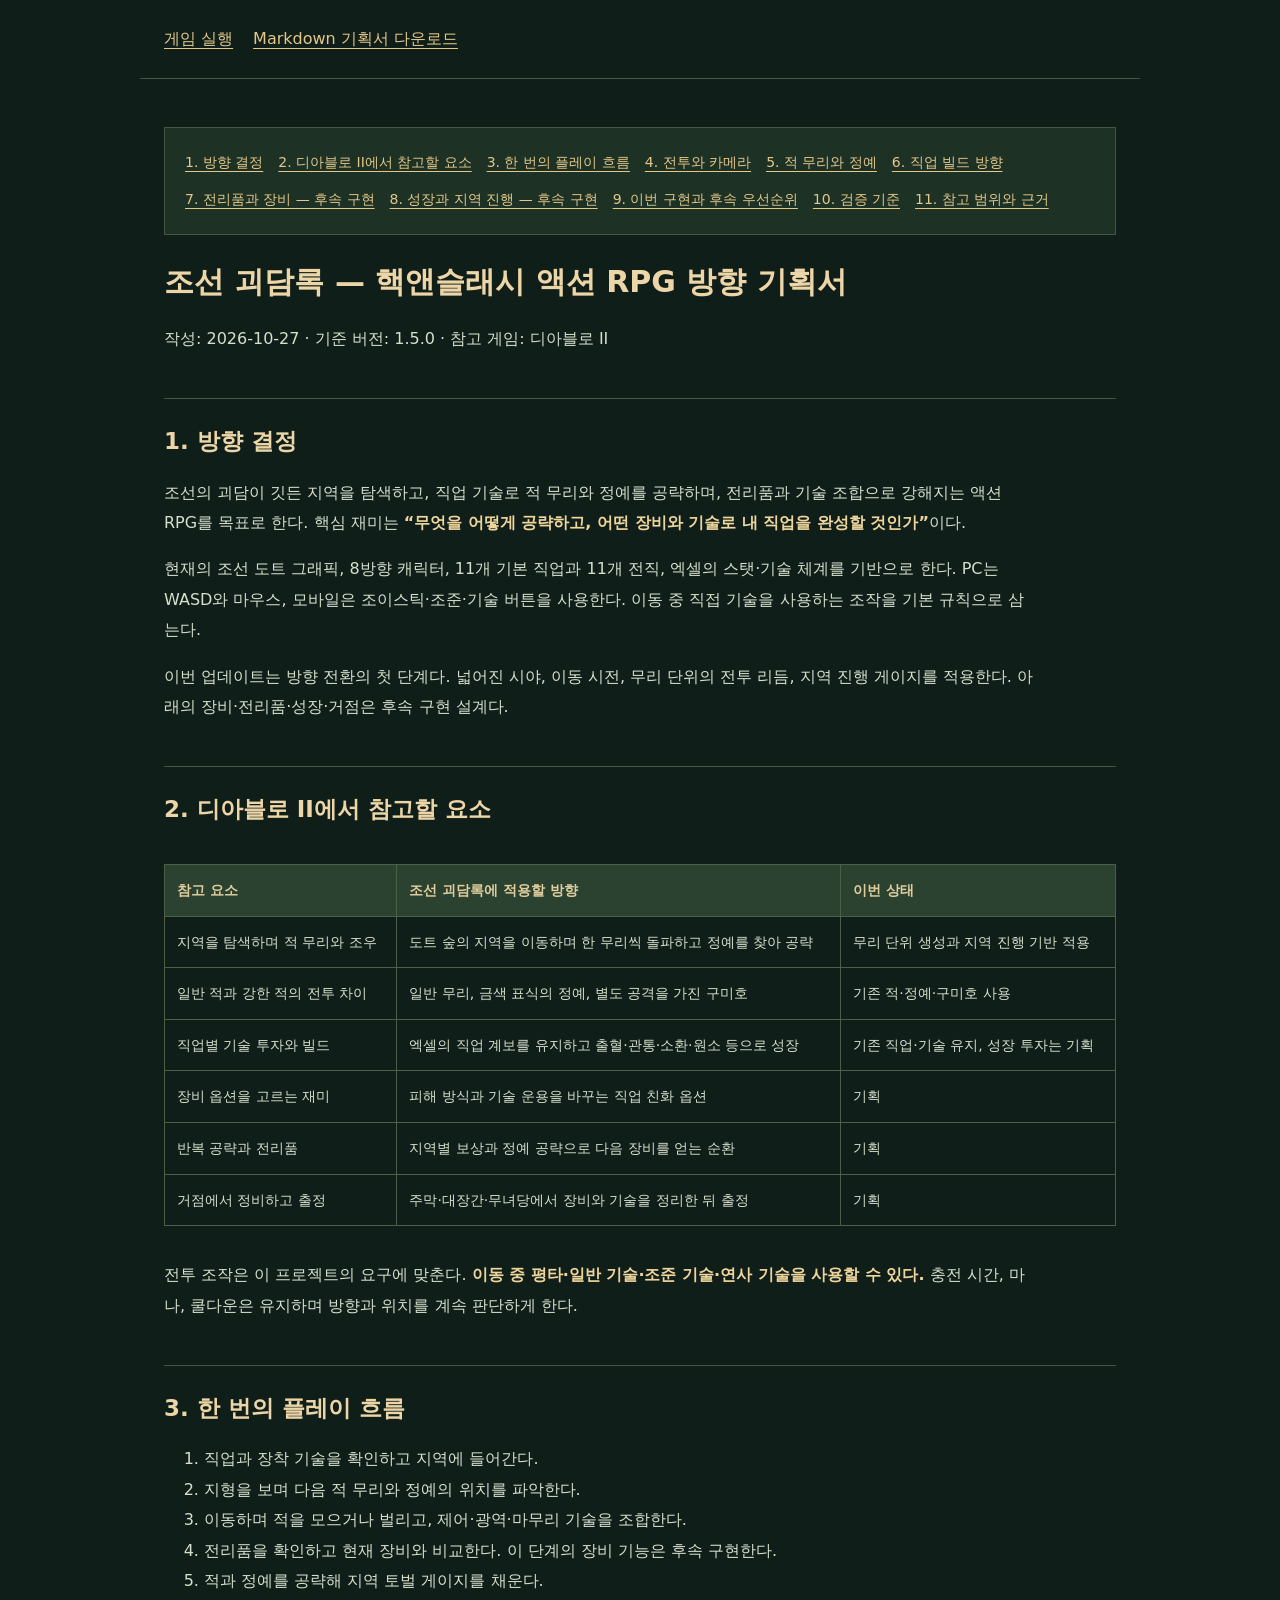
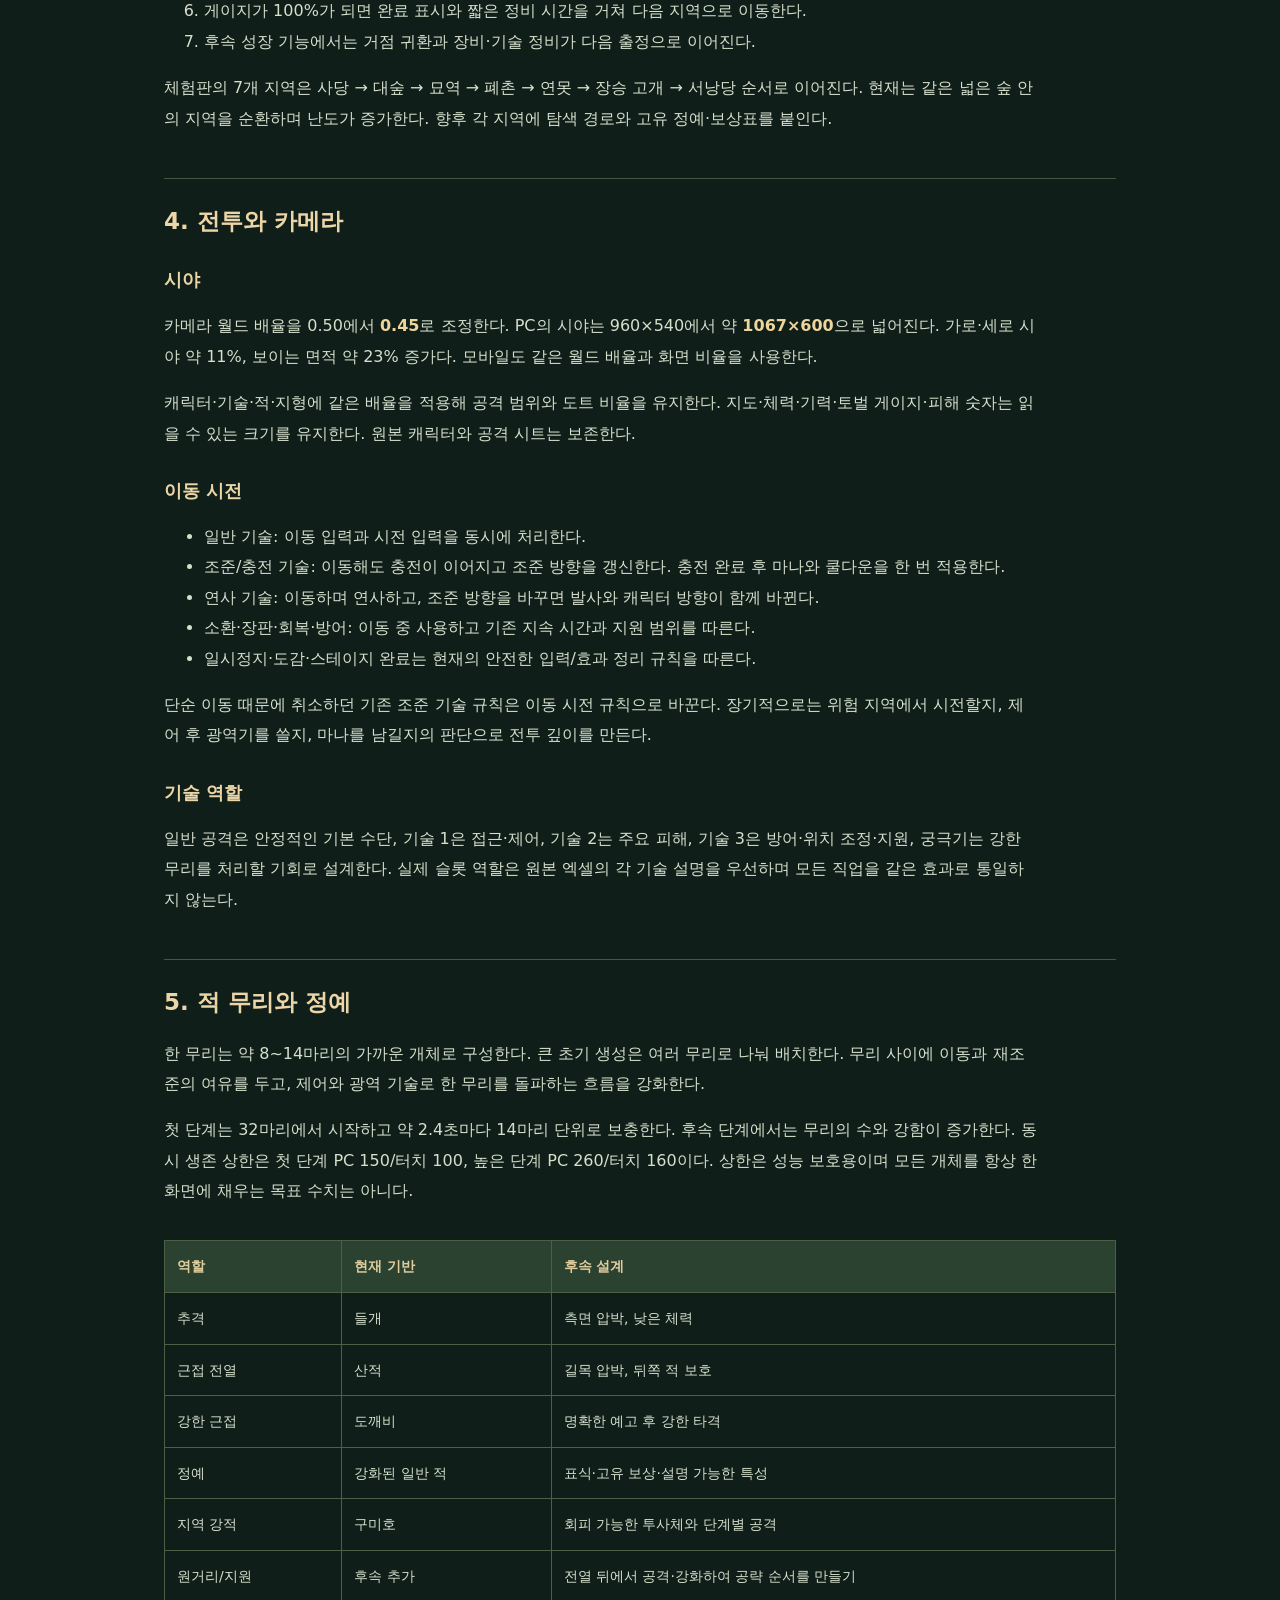
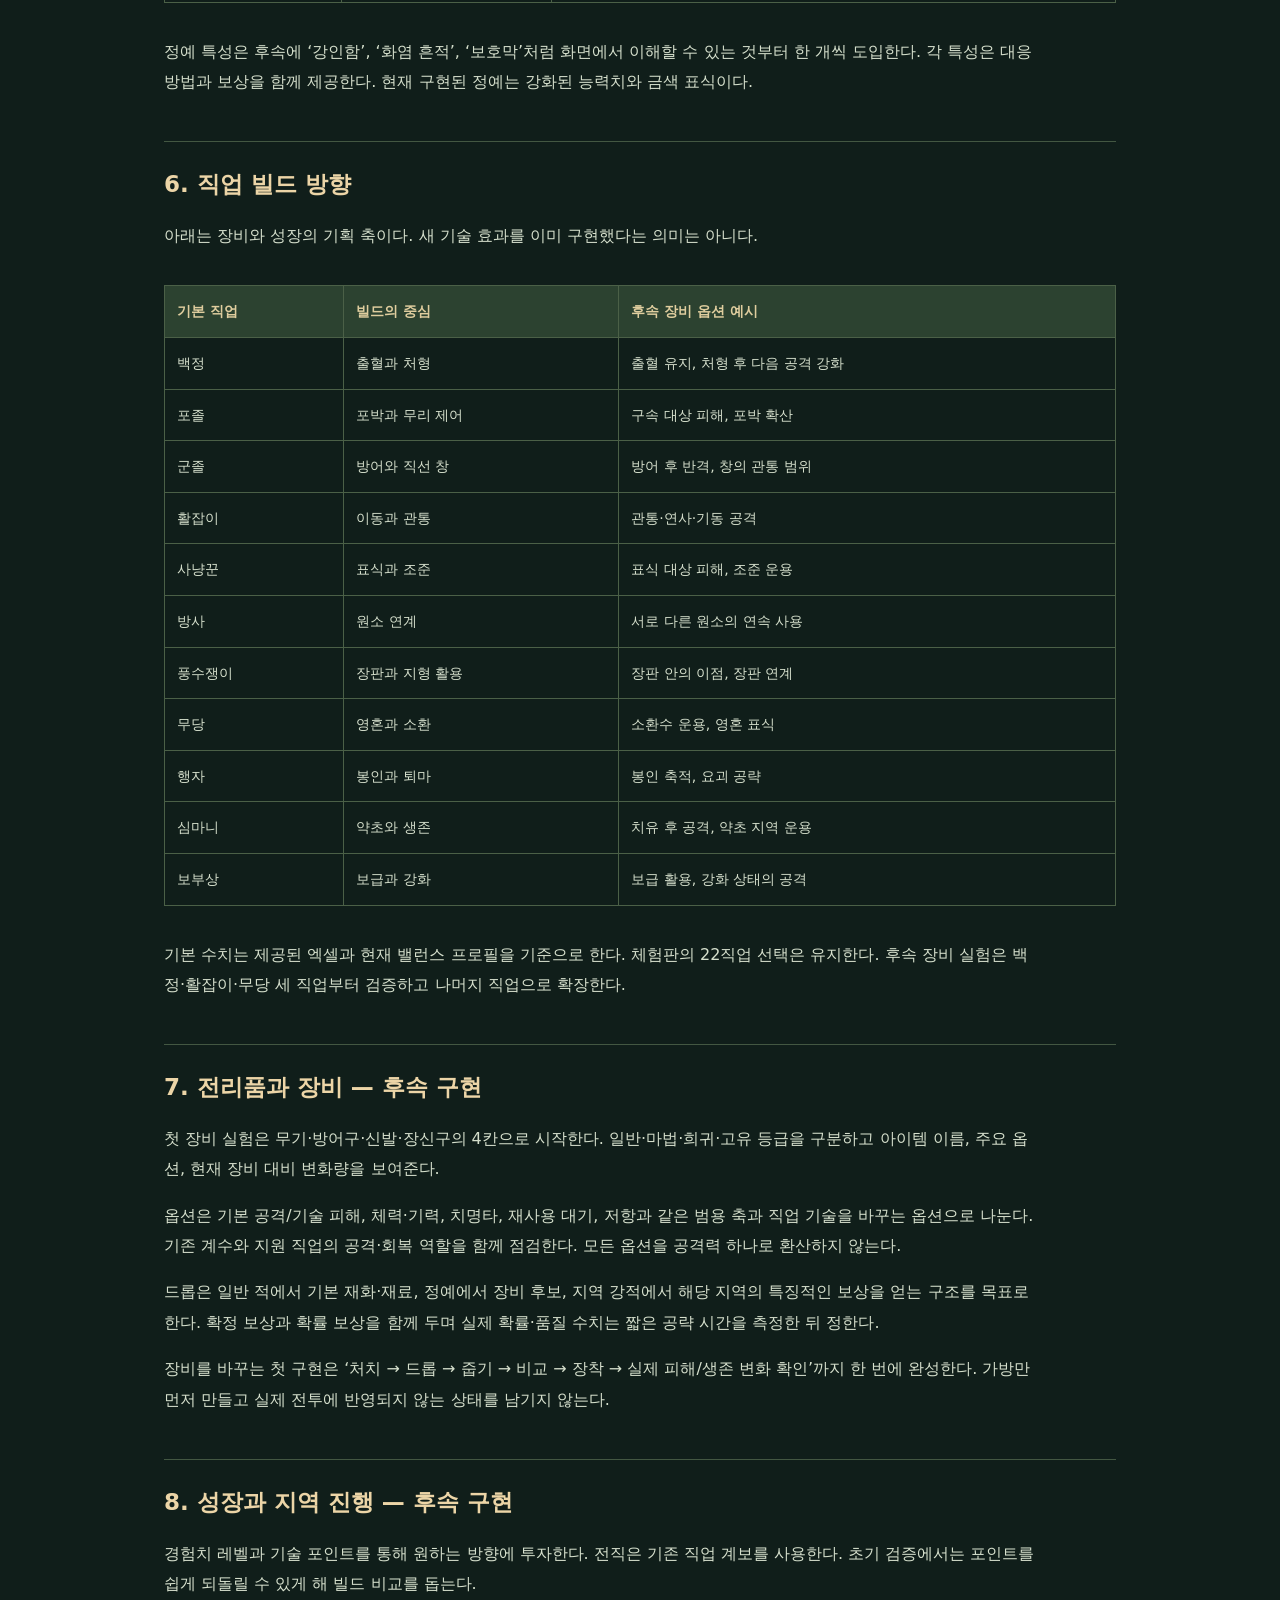
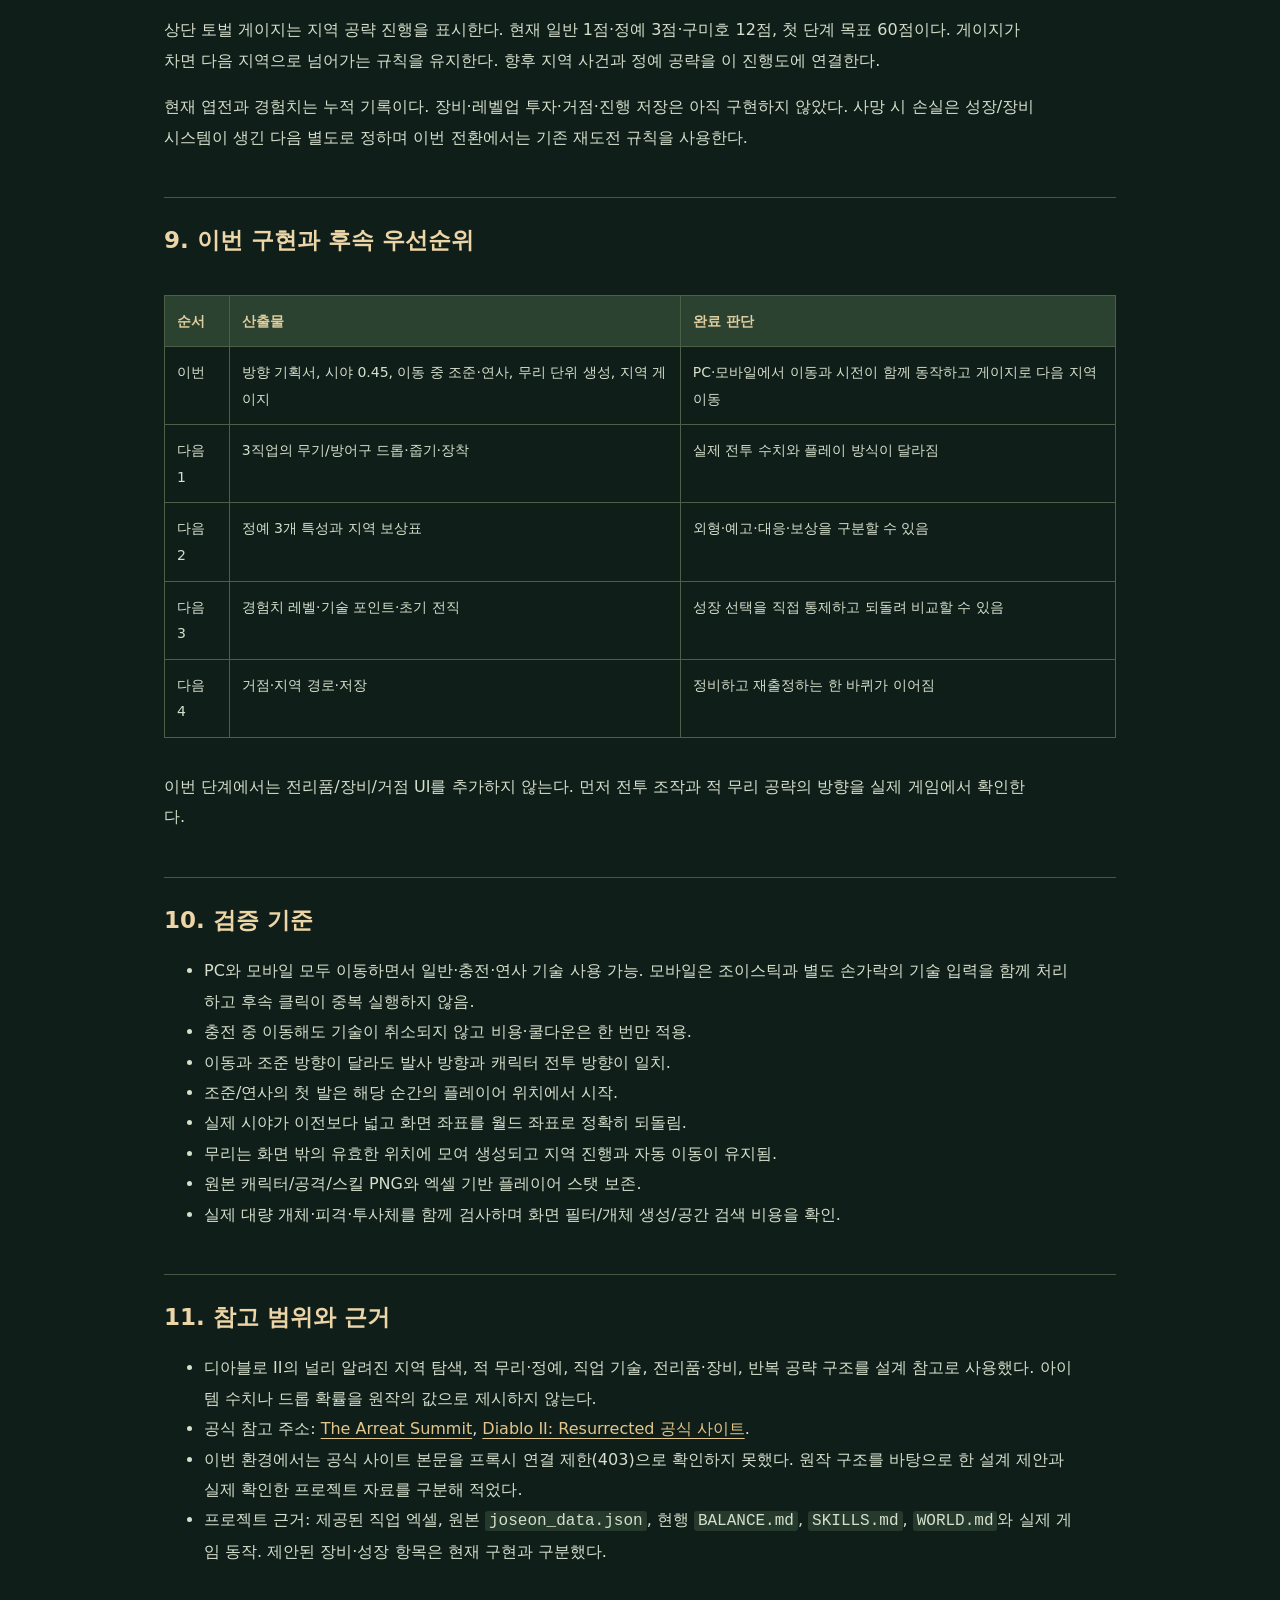
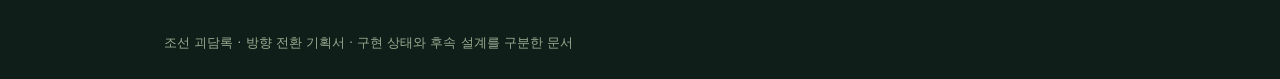
==== design/hack-and-slash.html @ 50e8ed84 "Start hack-and-slash direction with moving skills, wider view, enemy packs and design plan" ====
<!doctype html><html lang="ko"><meta charset="utf-8"><meta name="viewport" content="width=device-width,initial-scale=1"><title>조선 괴담록 — 핵앤슬래시 방향 기획서</title><style>
*{box-sizing:border-box}html{scroll-behavior:smooth}body{margin:0;background:#101e1a;color:#d5dfcc;font:16px/1.9 system-ui,sans-serif}header,main,footer{max-width:1000px;margin:auto;padding:24px}header{border-bottom:1px solid #435742;display:flex;gap:20px;flex-wrap:wrap}a{color:#e3c78a;text-underline-offset:4px}h1,h2,h3{line-height:1.5;color:#ecd5a7}h1{font-size:30px}h2{font-size:23px;border-top:1px solid #435742;margin-top:44px;padding-top:25px;scroll-margin-top:20px}h3{font-size:18px;margin-top:28px}p,li{max-width:86ch}strong{color:#eed59b}code{background:#253a2c;padding:1px 4px;border-radius:3px}.table{overflow:auto}table{width:100%;border-collapse:collapse;margin:18px 0;font-size:14px;min-width:560px}th,td{border:1px solid #4b6047;padding:12px;text-align:left;vertical-align:top}th{background:#2c4230;color:#dfcd9e}nav{background:#1d3225;padding:16px 20px;margin:24px 0;border:1px solid #435742}nav a{display:inline-block;margin:5px 15px 5px 0;font-size:14px}footer{color:#97a98e;font-size:13px}@media(max-width:600px){body{font-size:14px}header,main,footer{padding:18px}h1{font-size:25px}h2{font-size:20px}table{font-size:13px}}
</style><header><a href="../?v=1.5.0">게임 실행</a><a href="hack-and-slash-plan.md" download>Markdown 기획서 다운로드</a></header><main><nav aria-label="기획서 목차"><a href="#section-1">1. 방향 결정</a><a href="#section-2">2. 디아블로 II에서 참고할 요소</a><a href="#section-3">3. 한 번의 플레이 흐름</a><a href="#section-4">4. 전투와 카메라</a><a href="#section-8">5. 적 무리와 정예</a><a href="#section-9">6. 직업 빌드 방향</a><a href="#section-10">7. 전리품과 장비 — 후속 구현</a><a href="#section-11">8. 성장과 지역 진행 — 후속 구현</a><a href="#section-12">9. 이번 구현과 후속 우선순위</a><a href="#section-13">10. 검증 기준</a><a href="#section-14">11. 참고 범위와 근거</a></nav><h1 id="section-0">조선 괴담록 — 핵앤슬래시 액션 RPG 방향 기획서</h1><p>작성: 2026-10-27 · 기준 버전: 1.5.0 · 참고 게임: 디아블로 II</p><h2 id="section-1">1. 방향 결정</h2><p>조선의 괴담이 깃든 지역을 탐색하고, 직업 기술로 적 무리와 정예를 공략하며, 전리품과 기술 조합으로 강해지는 액션 RPG를 목표로 한다. 핵심 재미는 <strong>“무엇을 어떻게 공략하고, 어떤 장비와 기술로 내 직업을 완성할 것인가”</strong>이다.</p><p>현재의 조선 도트 그래픽, 8방향 캐릭터, 11개 기본 직업과 11개 전직, 엑셀의 스탯·기술 체계를 기반으로 한다. PC는 WASD와 마우스, 모바일은 조이스틱·조준·기술 버튼을 사용한다. 이동 중 직접 기술을 사용하는 조작을 기본 규칙으로 삼는다.</p><p>이번 업데이트는 방향 전환의 첫 단계다. 넓어진 시야, 이동 시전, 무리 단위의 전투 리듬, 지역 진행 게이지를 적용한다. 아래의 장비·전리품·성장·거점은 후속 구현 설계다.</p><h2 id="section-2">2. 디아블로 II에서 참고할 요소</h2><div class="table"><table><tr><th>참고 요소</th><th>조선 괴담록에 적용할 방향</th><th>이번 상태</th></tr><tr><td>지역을 탐색하며 적 무리와 조우</td><td>도트 숲의 지역을 이동하며 한 무리씩 돌파하고 정예를 찾아 공략</td><td>무리 단위 생성과 지역 진행 기반 적용</td></tr><tr><td>일반 적과 강한 적의 전투 차이</td><td>일반 무리, 금색 표식의 정예, 별도 공격을 가진 구미호</td><td>기존 적·정예·구미호 사용</td></tr><tr><td>직업별 기술 투자와 빌드</td><td>엑셀의 직업 계보를 유지하고 출혈·관통·소환·원소 등으로 성장</td><td>기존 직업·기술 유지, 성장 투자는 기획</td></tr><tr><td>장비 옵션을 고르는 재미</td><td>피해 방식과 기술 운용을 바꾸는 직업 친화 옵션</td><td>기획</td></tr><tr><td>반복 공략과 전리품</td><td>지역별 보상과 정예 공략으로 다음 장비를 얻는 순환</td><td>기획</td></tr><tr><td>거점에서 정비하고 출정</td><td>주막·대장간·무녀당에서 장비와 기술을 정리한 뒤 출정</td><td>기획</td></tr></table></div><p>전투 조작은 이 프로젝트의 요구에 맞춘다. <strong>이동 중 평타·일반 기술·조준 기술·연사 기술을 사용할 수 있다.</strong> 충전 시간, 마나, 쿨다운은 유지하며 방향과 위치를 계속 판단하게 한다.</p><h2 id="section-3">3. 한 번의 플레이 흐름</h2><ol><li>직업과 장착 기술을 확인하고 지역에 들어간다.</li><li>지형을 보며 다음 적 무리와 정예의 위치를 파악한다.</li><li>이동하며 적을 모으거나 벌리고, 제어·광역·마무리 기술을 조합한다.</li><li>전리품을 확인하고 현재 장비와 비교한다. 이 단계의 장비 기능은 후속 구현한다.</li><li>적과 정예를 공략해 지역 토벌 게이지를 채운다.</li><li>게이지가 100%가 되면 완료 표시와 짧은 정비 시간을 거쳐 다음 지역으로 이동한다.</li><li>후속 성장 기능에서는 거점 귀환과 장비·기술 정비가 다음 출정으로 이어진다.</li></ol><p>체험판의 7개 지역은 사당 → 대숲 → 묘역 → 폐촌 → 연못 → 장승 고개 → 서낭당 순서로 이어진다. 현재는 같은 넓은 숲 안의 지역을 순환하며 난도가 증가한다. 향후 각 지역에 탐색 경로와 고유 정예·보상표를 붙인다.</p><h2 id="section-4">4. 전투와 카메라</h2><h3 id="section-5">시야</h3><p>카메라 월드 배율을 0.50에서 <strong>0.45</strong>로 조정한다. PC의 시야는 960×540에서 약 <strong>1067×600</strong>으로 넓어진다. 가로·세로 시야 약 11%, 보이는 면적 약 23% 증가다. 모바일도 같은 월드 배율과 화면 비율을 사용한다.</p><p>캐릭터·기술·적·지형에 같은 배율을 적용해 공격 범위와 도트 비율을 유지한다. 지도·체력·기력·토벌 게이지·피해 숫자는 읽을 수 있는 크기를 유지한다. 원본 캐릭터와 공격 시트는 보존한다.</p><h3 id="section-6">이동 시전</h3><ul><li>일반 기술: 이동 입력과 시전 입력을 동시에 처리한다.</li><li>조준/충전 기술: 이동해도 충전이 이어지고 조준 방향을 갱신한다. 충전 완료 후 마나와 쿨다운을 한 번 적용한다.</li><li>연사 기술: 이동하며 연사하고, 조준 방향을 바꾸면 발사와 캐릭터 방향이 함께 바뀐다.</li><li>소환·장판·회복·방어: 이동 중 사용하고 기존 지속 시간과 지원 범위를 따른다.</li><li>일시정지·도감·스테이지 완료는 현재의 안전한 입력/효과 정리 규칙을 따른다.</li></ul><p>단순 이동 때문에 취소하던 기존 조준 기술 규칙은 이동 시전 규칙으로 바꾼다. 장기적으로는 위험 지역에서 시전할지, 제어 후 광역기를 쓸지, 마나를 남길지의 판단으로 전투 깊이를 만든다.</p><h3 id="section-7">기술 역할</h3><p>일반 공격은 안정적인 기본 수단, 기술 1은 접근·제어, 기술 2는 주요 피해, 기술 3은 방어·위치 조정·지원, 궁극기는 강한 무리를 처리할 기회로 설계한다. 실제 슬롯 역할은 원본 엑셀의 각 기술 설명을 우선하며 모든 직업을 같은 효과로 통일하지 않는다.</p><h2 id="section-8">5. 적 무리와 정예</h2><p>한 무리는 약 8~14마리의 가까운 개체로 구성한다. 큰 초기 생성은 여러 무리로 나눠 배치한다. 무리 사이에 이동과 재조준의 여유를 두고, 제어와 광역 기술로 한 무리를 돌파하는 흐름을 강화한다.</p><p>첫 단계는 32마리에서 시작하고 약 2.4초마다 14마리 단위로 보충한다. 후속 단계에서는 무리의 수와 강함이 증가한다. 동시 생존 상한은 첫 단계 PC 150/터치 100, 높은 단계 PC 260/터치 160이다. 상한은 성능 보호용이며 모든 개체를 항상 한 화면에 채우는 목표 수치는 아니다.</p><div class="table"><table><tr><th>역할</th><th>현재 기반</th><th>후속 설계</th></tr><tr><td>추격</td><td>들개</td><td>측면 압박, 낮은 체력</td></tr><tr><td>근접 전열</td><td>산적</td><td>길목 압박, 뒤쪽 적 보호</td></tr><tr><td>강한 근접</td><td>도깨비</td><td>명확한 예고 후 강한 타격</td></tr><tr><td>정예</td><td>강화된 일반 적</td><td>표식·고유 보상·설명 가능한 특성</td></tr><tr><td>지역 강적</td><td>구미호</td><td>회피 가능한 투사체와 단계별 공격</td></tr><tr><td>원거리/지원</td><td>후속 추가</td><td>전열 뒤에서 공격·강화하여 공략 순서를 만들기</td></tr></table></div><p>정예 특성은 후속에 ‘강인함’, ‘화염 흔적’, ‘보호막’처럼 화면에서 이해할 수 있는 것부터 한 개씩 도입한다. 각 특성은 대응 방법과 보상을 함께 제공한다. 현재 구현된 정예는 강화된 능력치와 금색 표식이다.</p><h2 id="section-9">6. 직업 빌드 방향</h2><p>아래는 장비와 성장의 기획 축이다. 새 기술 효과를 이미 구현했다는 의미는 아니다.</p><div class="table"><table><tr><th>기본 직업</th><th>빌드의 중심</th><th>후속 장비 옵션 예시</th></tr><tr><td>백정</td><td>출혈과 처형</td><td>출혈 유지, 처형 후 다음 공격 강화</td></tr><tr><td>포졸</td><td>포박과 무리 제어</td><td>구속 대상 피해, 포박 확산</td></tr><tr><td>군졸</td><td>방어와 직선 창</td><td>방어 후 반격, 창의 관통 범위</td></tr><tr><td>활잡이</td><td>이동과 관통</td><td>관통·연사·기동 공격</td></tr><tr><td>사냥꾼</td><td>표식과 조준</td><td>표식 대상 피해, 조준 운용</td></tr><tr><td>방사</td><td>원소 연계</td><td>서로 다른 원소의 연속 사용</td></tr><tr><td>풍수쟁이</td><td>장판과 지형 활용</td><td>장판 안의 이점, 장판 연계</td></tr><tr><td>무당</td><td>영혼과 소환</td><td>소환수 운용, 영혼 표식</td></tr><tr><td>행자</td><td>봉인과 퇴마</td><td>봉인 축적, 요괴 공략</td></tr><tr><td>심마니</td><td>약초와 생존</td><td>치유 후 공격, 약초 지역 운용</td></tr><tr><td>보부상</td><td>보급과 강화</td><td>보급 활용, 강화 상태의 공격</td></tr></table></div><p>기본 수치는 제공된 엑셀과 현재 밸런스 프로필을 기준으로 한다. 체험판의 22직업 선택은 유지한다. 후속 장비 실험은 백정·활잡이·무당 세 직업부터 검증하고 나머지 직업으로 확장한다.</p><h2 id="section-10">7. 전리품과 장비 — 후속 구현</h2><p>첫 장비 실험은 무기·방어구·신발·장신구의 4칸으로 시작한다. 일반·마법·희귀·고유 등급을 구분하고 아이템 이름, 주요 옵션, 현재 장비 대비 변화량을 보여준다.</p><p>옵션은 기본 공격/기술 피해, 체력·기력, 치명타, 재사용 대기, 저항과 같은 범용 축과 직업 기술을 바꾸는 옵션으로 나눈다. 기존 계수와 지원 직업의 공격·회복 역할을 함께 점검한다. 모든 옵션을 공격력 하나로 환산하지 않는다.</p><p>드롭은 일반 적에서 기본 재화·재료, 정예에서 장비 후보, 지역 강적에서 해당 지역의 특징적인 보상을 얻는 구조를 목표로 한다. 확정 보상과 확률 보상을 함께 두며 실제 확률·품질 수치는 짧은 공략 시간을 측정한 뒤 정한다.</p><p>장비를 바꾸는 첫 구현은 ‘처치 → 드롭 → 줍기 → 비교 → 장착 → 실제 피해/생존 변화 확인’까지 한 번에 완성한다. 가방만 먼저 만들고 실제 전투에 반영되지 않는 상태를 남기지 않는다.</p><h2 id="section-11">8. 성장과 지역 진행 — 후속 구현</h2><p>경험치 레벨과 기술 포인트를 통해 원하는 방향에 투자한다. 전직은 기존 직업 계보를 사용한다. 초기 검증에서는 포인트를 쉽게 되돌릴 수 있게 해 빌드 비교를 돕는다.</p><p>상단 토벌 게이지는 지역 공략 진행을 표시한다. 현재 일반 1점·정예 3점·구미호 12점, 첫 단계 목표 60점이다. 게이지가 차면 다음 지역으로 넘어가는 규칙을 유지한다. 향후 지역 사건과 정예 공략을 이 진행도에 연결한다.</p><p>현재 엽전과 경험치는 누적 기록이다. 장비·레벨업 투자·거점·진행 저장은 아직 구현하지 않았다. 사망 시 손실은 성장/장비 시스템이 생긴 다음 별도로 정하며 이번 전환에서는 기존 재도전 규칙을 사용한다.</p><h2 id="section-12">9. 이번 구현과 후속 우선순위</h2><div class="table"><table><tr><th>순서</th><th>산출물</th><th>완료 판단</th></tr><tr><td>이번</td><td>방향 기획서, 시야 0.45, 이동 중 조준·연사, 무리 단위 생성, 지역 게이지</td><td>PC·모바일에서 이동과 시전이 함께 동작하고 게이지로 다음 지역 이동</td></tr><tr><td>다음 1</td><td>3직업의 무기/방어구 드롭·줍기·장착</td><td>실제 전투 수치와 플레이 방식이 달라짐</td></tr><tr><td>다음 2</td><td>정예 3개 특성과 지역 보상표</td><td>외형·예고·대응·보상을 구분할 수 있음</td></tr><tr><td>다음 3</td><td>경험치 레벨·기술 포인트·초기 전직</td><td>성장 선택을 직접 통제하고 되돌려 비교할 수 있음</td></tr><tr><td>다음 4</td><td>거점·지역 경로·저장</td><td>정비하고 재출정하는 한 바퀴가 이어짐</td></tr></table></div><p>이번 단계에서는 전리품/장비/거점 UI를 추가하지 않는다. 먼저 전투 조작과 적 무리 공략의 방향을 실제 게임에서 확인한다.</p><h2 id="section-13">10. 검증 기준</h2><ul><li>PC와 모바일 모두 이동하면서 일반·충전·연사 기술 사용 가능. 모바일은 조이스틱과 별도 손가락의 기술 입력을 함께 처리하고 후속 클릭이 중복 실행하지 않음.</li><li>충전 중 이동해도 기술이 취소되지 않고 비용·쿨다운은 한 번만 적용.</li><li>이동과 조준 방향이 달라도 발사 방향과 캐릭터 전투 방향이 일치.</li><li>조준/연사의 첫 발은 해당 순간의 플레이어 위치에서 시작.</li><li>실제 시야가 이전보다 넓고 화면 좌표를 월드 좌표로 정확히 되돌림.</li><li>무리는 화면 밖의 유효한 위치에 모여 생성되고 지역 진행과 자동 이동이 유지됨.</li><li>원본 캐릭터/공격/스킬 PNG와 엑셀 기반 플레이어 스탯 보존.</li><li>실제 대량 개체·피격·투사체를 함께 검사하며 화면 필터/개체 생성/공간 검색 비용을 확인.</li></ul><h2 id="section-14">11. 참고 범위와 근거</h2><ul><li>디아블로 II의 널리 알려진 지역 탐색, 적 무리·정예, 직업 기술, 전리품·장비, 반복 공략 구조를 설계 참고로 사용했다. 아이템 수치나 드롭 확률을 원작의 값으로 제시하지 않는다.</li><li>공식 참고 주소: <a href="https://classic.battle.net/diablo2exp/" rel="noreferrer">The Arreat Summit</a>, <a href="https://diablo2.blizzard.com/ko-kr/" rel="noreferrer">Diablo II: Resurrected 공식 사이트</a>.</li><li>이번 환경에서는 공식 사이트 본문을 프록시 연결 제한(403)으로 확인하지 못했다. 원작 구조를 바탕으로 한 설계 제안과 실제 확인한 프로젝트 자료를 구분해 적었다.</li><li>프로젝트 근거: 제공된 직업 엑셀, 원본 <code>joseon_data.json</code>, 현행 <code>BALANCE.md</code>, <code>SKILLS.md</code>, <code>WORLD.md</code>와 실제 게임 동작. 제안된 장비·성장 항목은 현재 구현과 구분했다.</li></ul></main><footer>조선 괴담록 · 방향 전환 기획서 · 구현 상태와 후속 설계를 구분한 문서</footer></html>
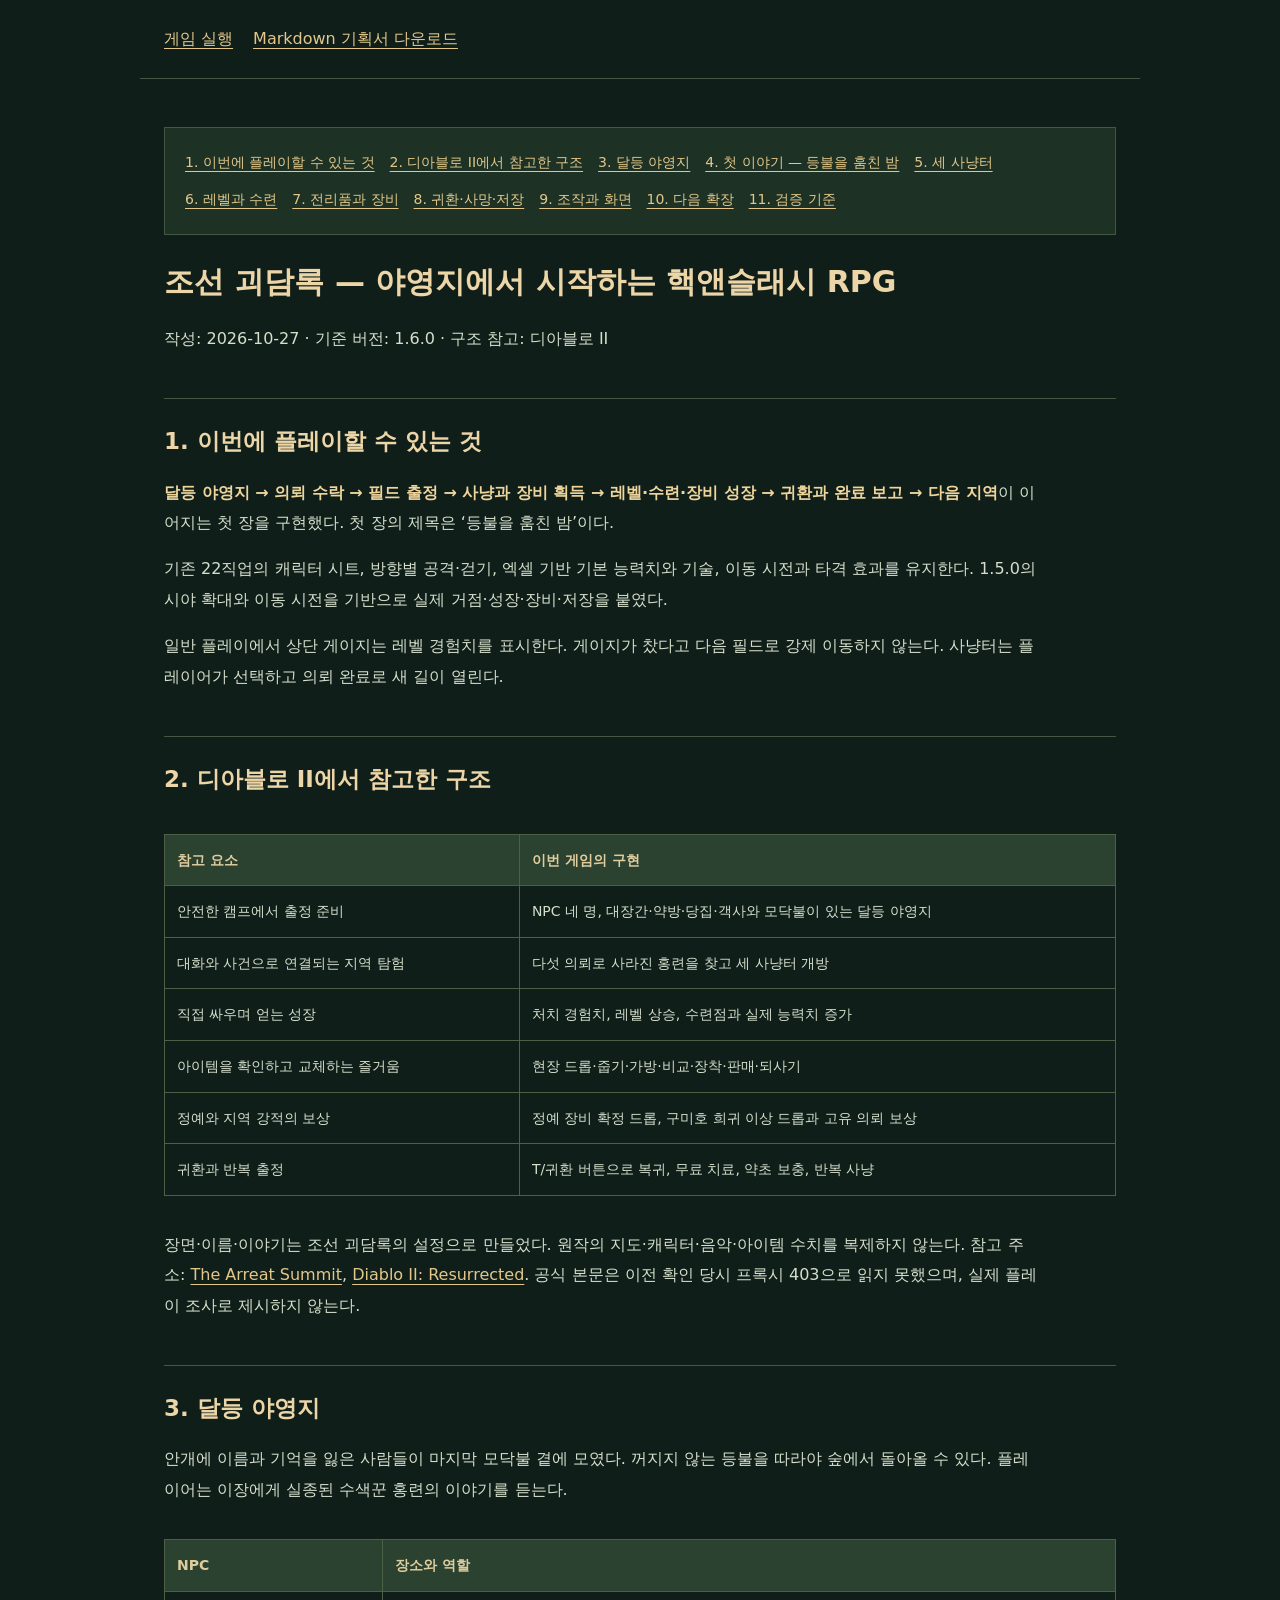
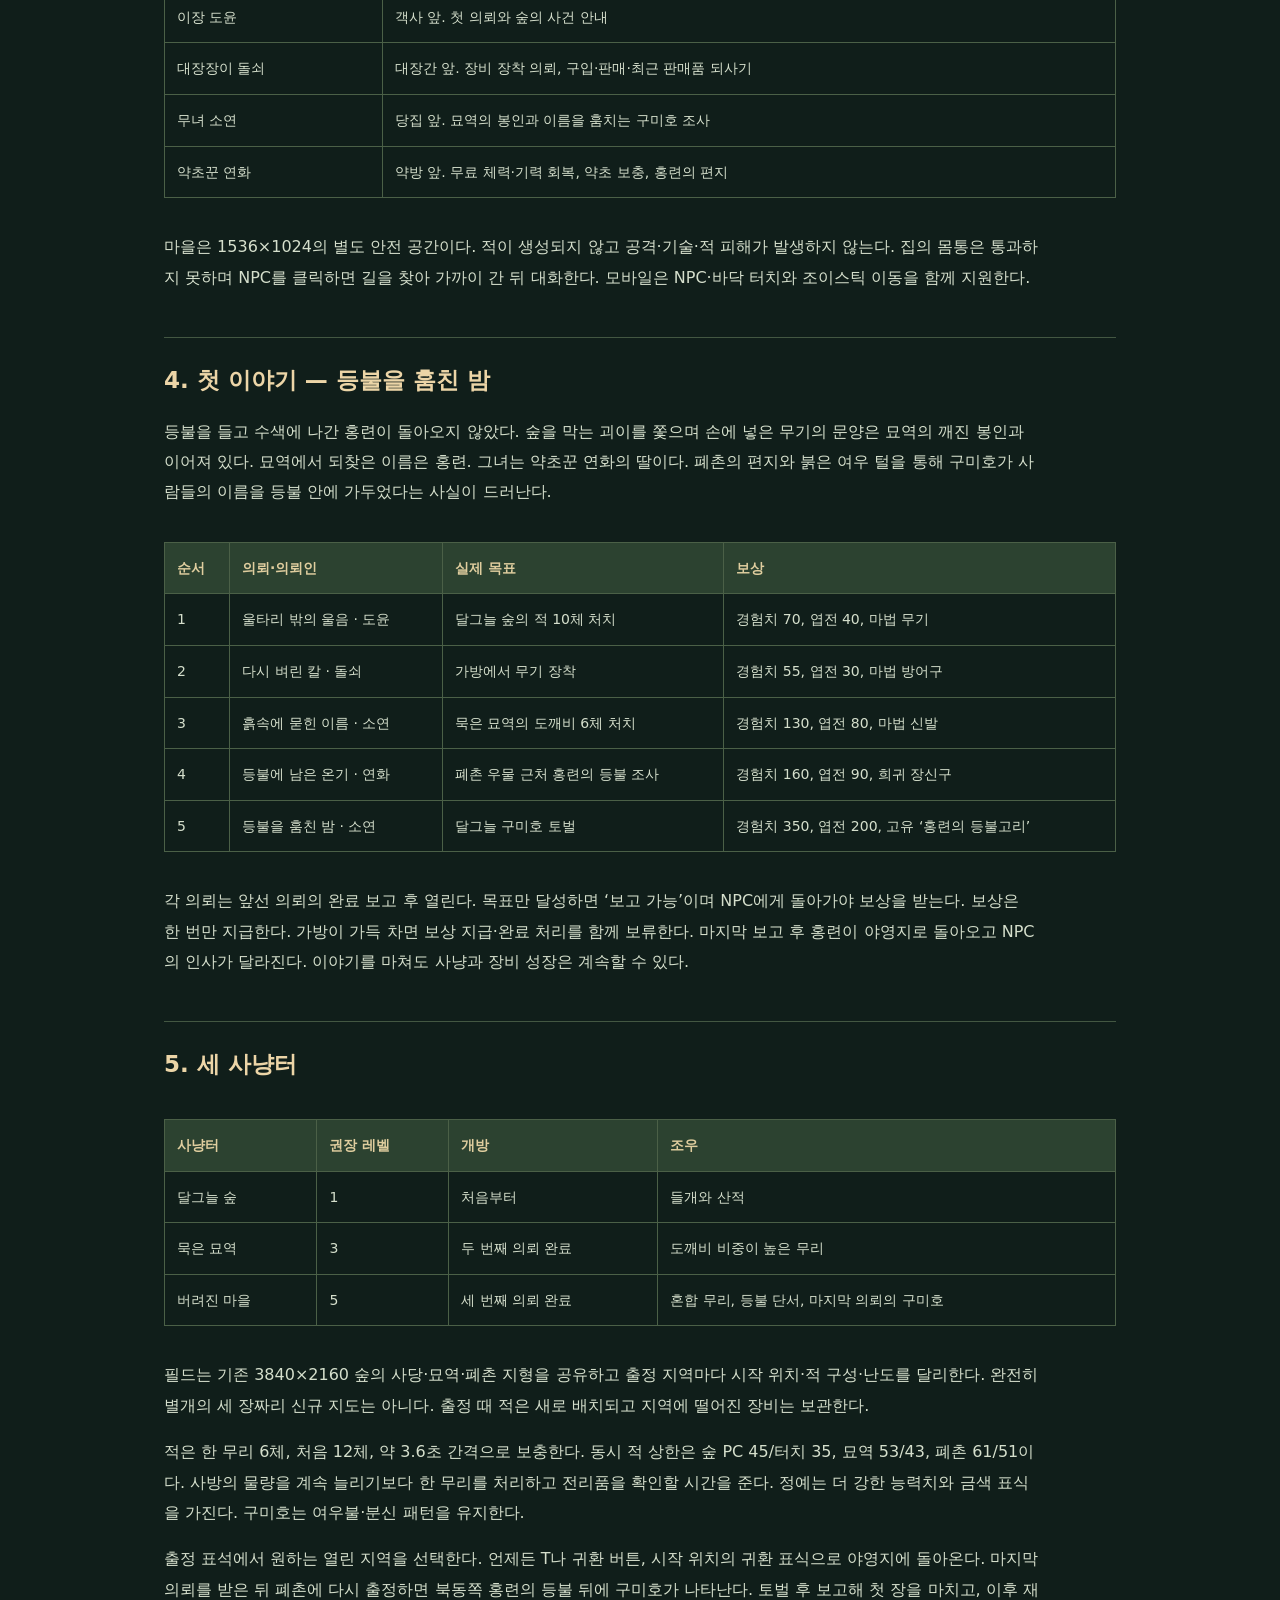
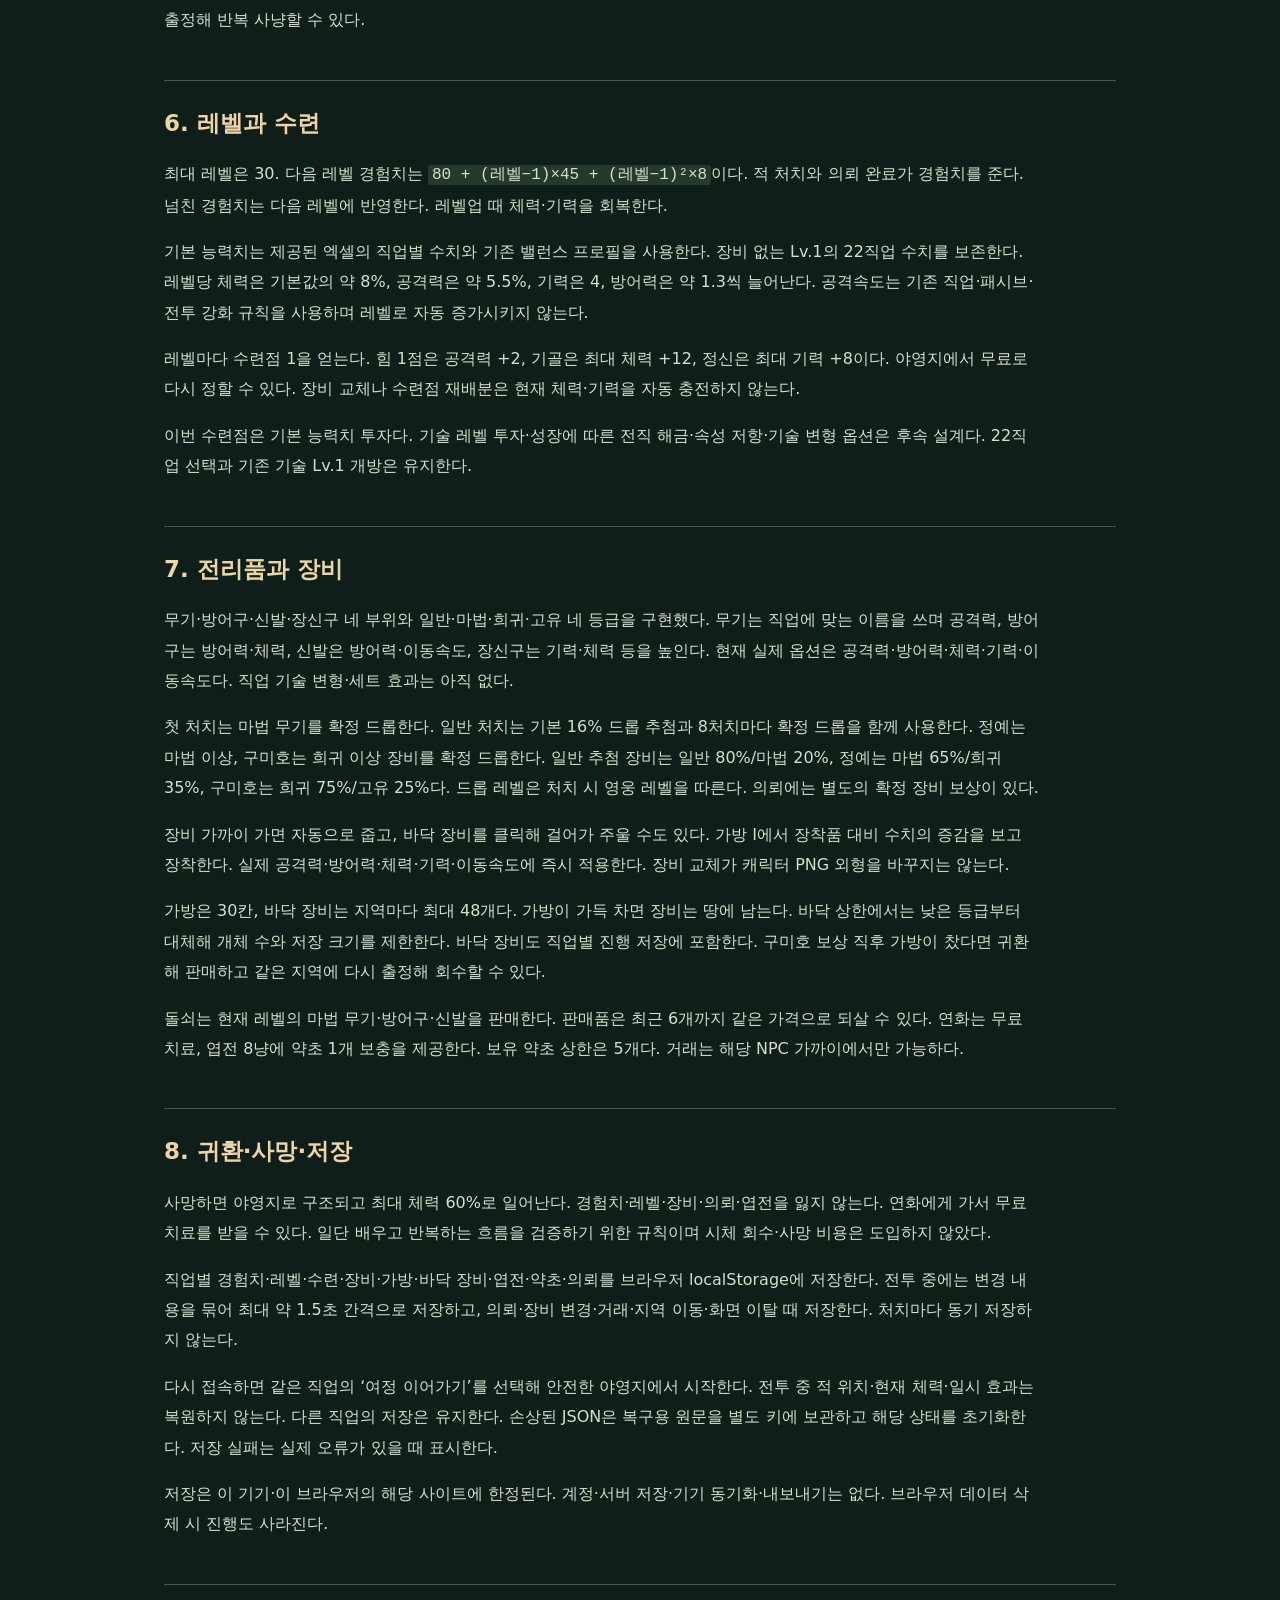
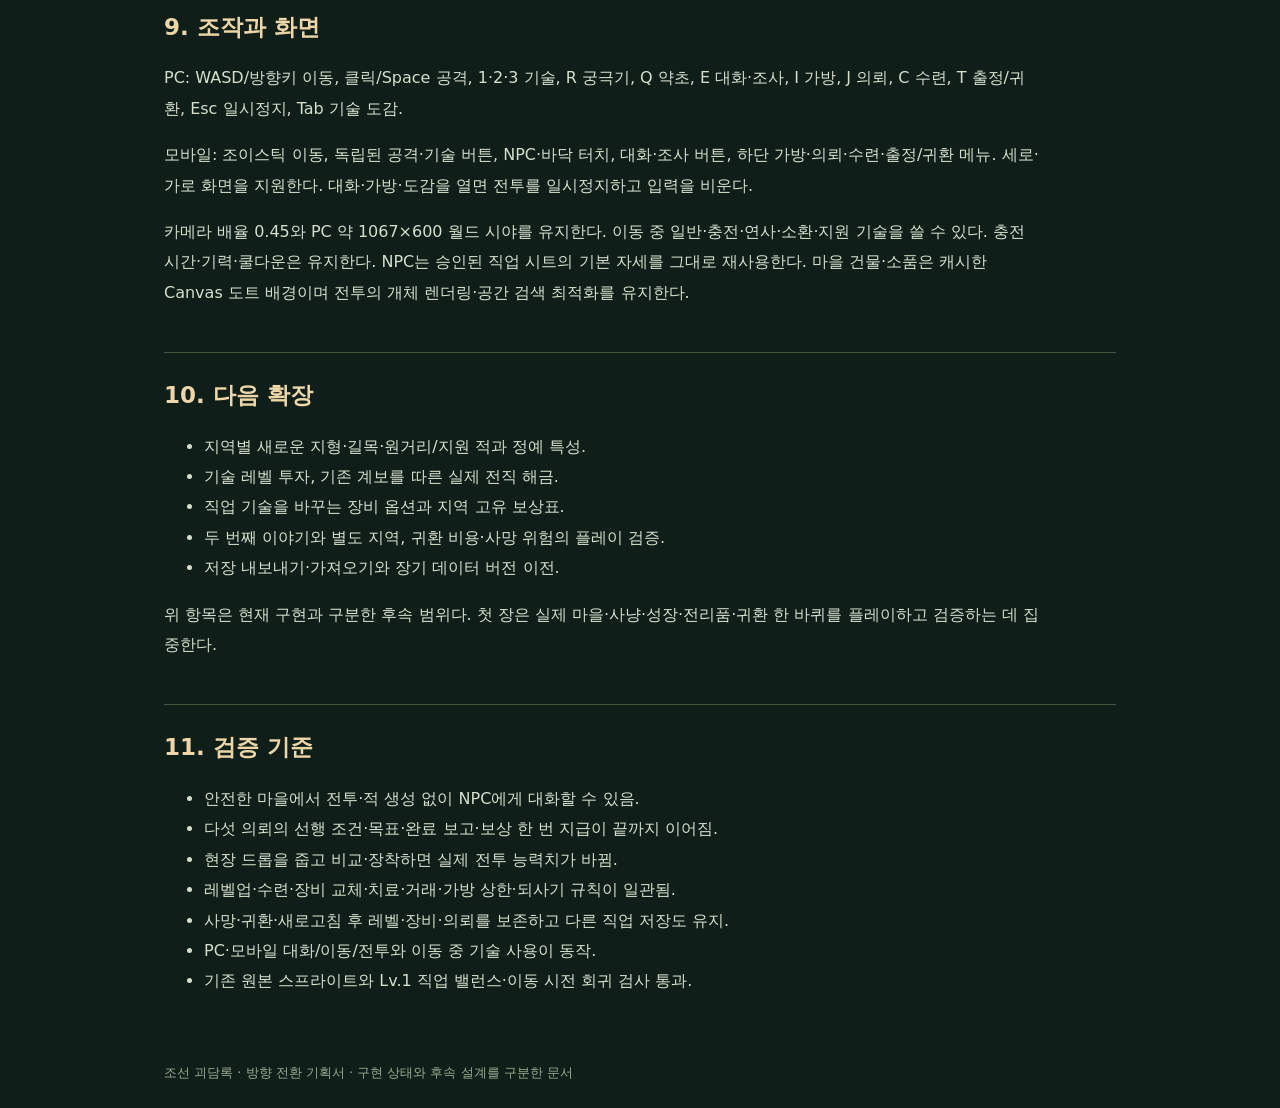
==== commit c4f90d7c: "Add town, five story quests, hunting regions, XP growth, equipment, trading and per-job saves" ====
--- a/design/hack-and-slash.html
+++ b/design/hack-and-slash.html
@@ -1,3 +1,3 @@
 <!doctype html><html lang="ko"><meta charset="utf-8"><meta name="viewport" content="width=device-width,initial-scale=1"><title>조선 괴담록 — 핵앤슬래시 방향 기획서</title><style>
 *{box-sizing:border-box}html{scroll-behavior:smooth}body{margin:0;background:#101e1a;color:#d5dfcc;font:16px/1.9 system-ui,sans-serif}header,main,footer{max-width:1000px;margin:auto;padding:24px}header{border-bottom:1px solid #435742;display:flex;gap:20px;flex-wrap:wrap}a{color:#e3c78a;text-underline-offset:4px}h1,h2,h3{line-height:1.5;color:#ecd5a7}h1{font-size:30px}h2{font-size:23px;border-top:1px solid #435742;margin-top:44px;padding-top:25px;scroll-margin-top:20px}h3{font-size:18px;margin-top:28px}p,li{max-width:86ch}strong{color:#eed59b}code{background:#253a2c;padding:1px 4px;border-radius:3px}.table{overflow:auto}table{width:100%;border-collapse:collapse;margin:18px 0;font-size:14px;min-width:560px}th,td{border:1px solid #4b6047;padding:12px;text-align:left;vertical-align:top}th{background:#2c4230;color:#dfcd9e}nav{background:#1d3225;padding:16px 20px;margin:24px 0;border:1px solid #435742}nav a{display:inline-block;margin:5px 15px 5px 0;font-size:14px}footer{color:#97a98e;font-size:13px}@media(max-width:600px){body{font-size:14px}header,main,footer{padding:18px}h1{font-size:25px}h2{font-size:20px}table{font-size:13px}}
-</style><header><a href="../?v=1.5.0">게임 실행</a><a href="hack-and-slash-plan.md" download>Markdown 기획서 다운로드</a></header><main><nav aria-label="기획서 목차"><a href="#section-1">1. 방향 결정</a><a href="#section-2">2. 디아블로 II에서 참고할 요소</a><a href="#section-3">3. 한 번의 플레이 흐름</a><a href="#section-4">4. 전투와 카메라</a><a href="#section-8">5. 적 무리와 정예</a><a href="#section-9">6. 직업 빌드 방향</a><a href="#section-10">7. 전리품과 장비 — 후속 구현</a><a href="#section-11">8. 성장과 지역 진행 — 후속 구현</a><a href="#section-12">9. 이번 구현과 후속 우선순위</a><a href="#section-13">10. 검증 기준</a><a href="#section-14">11. 참고 범위와 근거</a></nav><h1 id="section-0">조선 괴담록 — 핵앤슬래시 액션 RPG 방향 기획서</h1><p>작성: 2026-10-27 · 기준 버전: 1.5.0 · 참고 게임: 디아블로 II</p><h2 id="section-1">1. 방향 결정</h2><p>조선의 괴담이 깃든 지역을 탐색하고, 직업 기술로 적 무리와 정예를 공략하며, 전리품과 기술 조합으로 강해지는 액션 RPG를 목표로 한다. 핵심 재미는 <strong>“무엇을 어떻게 공략하고, 어떤 장비와 기술로 내 직업을 완성할 것인가”</strong>이다.</p><p>현재의 조선 도트 그래픽, 8방향 캐릭터, 11개 기본 직업과 11개 전직, 엑셀의 스탯·기술 체계를 기반으로 한다. PC는 WASD와 마우스, 모바일은 조이스틱·조준·기술 버튼을 사용한다. 이동 중 직접 기술을 사용하는 조작을 기본 규칙으로 삼는다.</p><p>이번 업데이트는 방향 전환의 첫 단계다. 넓어진 시야, 이동 시전, 무리 단위의 전투 리듬, 지역 진행 게이지를 적용한다. 아래의 장비·전리품·성장·거점은 후속 구현 설계다.</p><h2 id="section-2">2. 디아블로 II에서 참고할 요소</h2><div class="table"><table><tr><th>참고 요소</th><th>조선 괴담록에 적용할 방향</th><th>이번 상태</th></tr><tr><td>지역을 탐색하며 적 무리와 조우</td><td>도트 숲의 지역을 이동하며 한 무리씩 돌파하고 정예를 찾아 공략</td><td>무리 단위 생성과 지역 진행 기반 적용</td></tr><tr><td>일반 적과 강한 적의 전투 차이</td><td>일반 무리, 금색 표식의 정예, 별도 공격을 가진 구미호</td><td>기존 적·정예·구미호 사용</td></tr><tr><td>직업별 기술 투자와 빌드</td><td>엑셀의 직업 계보를 유지하고 출혈·관통·소환·원소 등으로 성장</td><td>기존 직업·기술 유지, 성장 투자는 기획</td></tr><tr><td>장비 옵션을 고르는 재미</td><td>피해 방식과 기술 운용을 바꾸는 직업 친화 옵션</td><td>기획</td></tr><tr><td>반복 공략과 전리품</td><td>지역별 보상과 정예 공략으로 다음 장비를 얻는 순환</td><td>기획</td></tr><tr><td>거점에서 정비하고 출정</td><td>주막·대장간·무녀당에서 장비와 기술을 정리한 뒤 출정</td><td>기획</td></tr></table></div><p>전투 조작은 이 프로젝트의 요구에 맞춘다. <strong>이동 중 평타·일반 기술·조준 기술·연사 기술을 사용할 수 있다.</strong> 충전 시간, 마나, 쿨다운은 유지하며 방향과 위치를 계속 판단하게 한다.</p><h2 id="section-3">3. 한 번의 플레이 흐름</h2><ol><li>직업과 장착 기술을 확인하고 지역에 들어간다.</li><li>지형을 보며 다음 적 무리와 정예의 위치를 파악한다.</li><li>이동하며 적을 모으거나 벌리고, 제어·광역·마무리 기술을 조합한다.</li><li>전리품을 확인하고 현재 장비와 비교한다. 이 단계의 장비 기능은 후속 구현한다.</li><li>적과 정예를 공략해 지역 토벌 게이지를 채운다.</li><li>게이지가 100%가 되면 완료 표시와 짧은 정비 시간을 거쳐 다음 지역으로 이동한다.</li><li>후속 성장 기능에서는 거점 귀환과 장비·기술 정비가 다음 출정으로 이어진다.</li></ol><p>체험판의 7개 지역은 사당 → 대숲 → 묘역 → 폐촌 → 연못 → 장승 고개 → 서낭당 순서로 이어진다. 현재는 같은 넓은 숲 안의 지역을 순환하며 난도가 증가한다. 향후 각 지역에 탐색 경로와 고유 정예·보상표를 붙인다.</p><h2 id="section-4">4. 전투와 카메라</h2><h3 id="section-5">시야</h3><p>카메라 월드 배율을 0.50에서 <strong>0.45</strong>로 조정한다. PC의 시야는 960×540에서 약 <strong>1067×600</strong>으로 넓어진다. 가로·세로 시야 약 11%, 보이는 면적 약 23% 증가다. 모바일도 같은 월드 배율과 화면 비율을 사용한다.</p><p>캐릭터·기술·적·지형에 같은 배율을 적용해 공격 범위와 도트 비율을 유지한다. 지도·체력·기력·토벌 게이지·피해 숫자는 읽을 수 있는 크기를 유지한다. 원본 캐릭터와 공격 시트는 보존한다.</p><h3 id="section-6">이동 시전</h3><ul><li>일반 기술: 이동 입력과 시전 입력을 동시에 처리한다.</li><li>조준/충전 기술: 이동해도 충전이 이어지고 조준 방향을 갱신한다. 충전 완료 후 마나와 쿨다운을 한 번 적용한다.</li><li>연사 기술: 이동하며 연사하고, 조준 방향을 바꾸면 발사와 캐릭터 방향이 함께 바뀐다.</li><li>소환·장판·회복·방어: 이동 중 사용하고 기존 지속 시간과 지원 범위를 따른다.</li><li>일시정지·도감·스테이지 완료는 현재의 안전한 입력/효과 정리 규칙을 따른다.</li></ul><p>단순 이동 때문에 취소하던 기존 조준 기술 규칙은 이동 시전 규칙으로 바꾼다. 장기적으로는 위험 지역에서 시전할지, 제어 후 광역기를 쓸지, 마나를 남길지의 판단으로 전투 깊이를 만든다.</p><h3 id="section-7">기술 역할</h3><p>일반 공격은 안정적인 기본 수단, 기술 1은 접근·제어, 기술 2는 주요 피해, 기술 3은 방어·위치 조정·지원, 궁극기는 강한 무리를 처리할 기회로 설계한다. 실제 슬롯 역할은 원본 엑셀의 각 기술 설명을 우선하며 모든 직업을 같은 효과로 통일하지 않는다.</p><h2 id="section-8">5. 적 무리와 정예</h2><p>한 무리는 약 8~14마리의 가까운 개체로 구성한다. 큰 초기 생성은 여러 무리로 나눠 배치한다. 무리 사이에 이동과 재조준의 여유를 두고, 제어와 광역 기술로 한 무리를 돌파하는 흐름을 강화한다.</p><p>첫 단계는 32마리에서 시작하고 약 2.4초마다 14마리 단위로 보충한다. 후속 단계에서는 무리의 수와 강함이 증가한다. 동시 생존 상한은 첫 단계 PC 150/터치 100, 높은 단계 PC 260/터치 160이다. 상한은 성능 보호용이며 모든 개체를 항상 한 화면에 채우는 목표 수치는 아니다.</p><div class="table"><table><tr><th>역할</th><th>현재 기반</th><th>후속 설계</th></tr><tr><td>추격</td><td>들개</td><td>측면 압박, 낮은 체력</td></tr><tr><td>근접 전열</td><td>산적</td><td>길목 압박, 뒤쪽 적 보호</td></tr><tr><td>강한 근접</td><td>도깨비</td><td>명확한 예고 후 강한 타격</td></tr><tr><td>정예</td><td>강화된 일반 적</td><td>표식·고유 보상·설명 가능한 특성</td></tr><tr><td>지역 강적</td><td>구미호</td><td>회피 가능한 투사체와 단계별 공격</td></tr><tr><td>원거리/지원</td><td>후속 추가</td><td>전열 뒤에서 공격·강화하여 공략 순서를 만들기</td></tr></table></div><p>정예 특성은 후속에 ‘강인함’, ‘화염 흔적’, ‘보호막’처럼 화면에서 이해할 수 있는 것부터 한 개씩 도입한다. 각 특성은 대응 방법과 보상을 함께 제공한다. 현재 구현된 정예는 강화된 능력치와 금색 표식이다.</p><h2 id="section-9">6. 직업 빌드 방향</h2><p>아래는 장비와 성장의 기획 축이다. 새 기술 효과를 이미 구현했다는 의미는 아니다.</p><div class="table"><table><tr><th>기본 직업</th><th>빌드의 중심</th><th>후속 장비 옵션 예시</th></tr><tr><td>백정</td><td>출혈과 처형</td><td>출혈 유지, 처형 후 다음 공격 강화</td></tr><tr><td>포졸</td><td>포박과 무리 제어</td><td>구속 대상 피해, 포박 확산</td></tr><tr><td>군졸</td><td>방어와 직선 창</td><td>방어 후 반격, 창의 관통 범위</td></tr><tr><td>활잡이</td><td>이동과 관통</td><td>관통·연사·기동 공격</td></tr><tr><td>사냥꾼</td><td>표식과 조준</td><td>표식 대상 피해, 조준 운용</td></tr><tr><td>방사</td><td>원소 연계</td><td>서로 다른 원소의 연속 사용</td></tr><tr><td>풍수쟁이</td><td>장판과 지형 활용</td><td>장판 안의 이점, 장판 연계</td></tr><tr><td>무당</td><td>영혼과 소환</td><td>소환수 운용, 영혼 표식</td></tr><tr><td>행자</td><td>봉인과 퇴마</td><td>봉인 축적, 요괴 공략</td></tr><tr><td>심마니</td><td>약초와 생존</td><td>치유 후 공격, 약초 지역 운용</td></tr><tr><td>보부상</td><td>보급과 강화</td><td>보급 활용, 강화 상태의 공격</td></tr></table></div><p>기본 수치는 제공된 엑셀과 현재 밸런스 프로필을 기준으로 한다. 체험판의 22직업 선택은 유지한다. 후속 장비 실험은 백정·활잡이·무당 세 직업부터 검증하고 나머지 직업으로 확장한다.</p><h2 id="section-10">7. 전리품과 장비 — 후속 구현</h2><p>첫 장비 실험은 무기·방어구·신발·장신구의 4칸으로 시작한다. 일반·마법·희귀·고유 등급을 구분하고 아이템 이름, 주요 옵션, 현재 장비 대비 변화량을 보여준다.</p><p>옵션은 기본 공격/기술 피해, 체력·기력, 치명타, 재사용 대기, 저항과 같은 범용 축과 직업 기술을 바꾸는 옵션으로 나눈다. 기존 계수와 지원 직업의 공격·회복 역할을 함께 점검한다. 모든 옵션을 공격력 하나로 환산하지 않는다.</p><p>드롭은 일반 적에서 기본 재화·재료, 정예에서 장비 후보, 지역 강적에서 해당 지역의 특징적인 보상을 얻는 구조를 목표로 한다. 확정 보상과 확률 보상을 함께 두며 실제 확률·품질 수치는 짧은 공략 시간을 측정한 뒤 정한다.</p><p>장비를 바꾸는 첫 구현은 ‘처치 → 드롭 → 줍기 → 비교 → 장착 → 실제 피해/생존 변화 확인’까지 한 번에 완성한다. 가방만 먼저 만들고 실제 전투에 반영되지 않는 상태를 남기지 않는다.</p><h2 id="section-11">8. 성장과 지역 진행 — 후속 구현</h2><p>경험치 레벨과 기술 포인트를 통해 원하는 방향에 투자한다. 전직은 기존 직업 계보를 사용한다. 초기 검증에서는 포인트를 쉽게 되돌릴 수 있게 해 빌드 비교를 돕는다.</p><p>상단 토벌 게이지는 지역 공략 진행을 표시한다. 현재 일반 1점·정예 3점·구미호 12점, 첫 단계 목표 60점이다. 게이지가 차면 다음 지역으로 넘어가는 규칙을 유지한다. 향후 지역 사건과 정예 공략을 이 진행도에 연결한다.</p><p>현재 엽전과 경험치는 누적 기록이다. 장비·레벨업 투자·거점·진행 저장은 아직 구현하지 않았다. 사망 시 손실은 성장/장비 시스템이 생긴 다음 별도로 정하며 이번 전환에서는 기존 재도전 규칙을 사용한다.</p><h2 id="section-12">9. 이번 구현과 후속 우선순위</h2><div class="table"><table><tr><th>순서</th><th>산출물</th><th>완료 판단</th></tr><tr><td>이번</td><td>방향 기획서, 시야 0.45, 이동 중 조준·연사, 무리 단위 생성, 지역 게이지</td><td>PC·모바일에서 이동과 시전이 함께 동작하고 게이지로 다음 지역 이동</td></tr><tr><td>다음 1</td><td>3직업의 무기/방어구 드롭·줍기·장착</td><td>실제 전투 수치와 플레이 방식이 달라짐</td></tr><tr><td>다음 2</td><td>정예 3개 특성과 지역 보상표</td><td>외형·예고·대응·보상을 구분할 수 있음</td></tr><tr><td>다음 3</td><td>경험치 레벨·기술 포인트·초기 전직</td><td>성장 선택을 직접 통제하고 되돌려 비교할 수 있음</td></tr><tr><td>다음 4</td><td>거점·지역 경로·저장</td><td>정비하고 재출정하는 한 바퀴가 이어짐</td></tr></table></div><p>이번 단계에서는 전리품/장비/거점 UI를 추가하지 않는다. 먼저 전투 조작과 적 무리 공략의 방향을 실제 게임에서 확인한다.</p><h2 id="section-13">10. 검증 기준</h2><ul><li>PC와 모바일 모두 이동하면서 일반·충전·연사 기술 사용 가능. 모바일은 조이스틱과 별도 손가락의 기술 입력을 함께 처리하고 후속 클릭이 중복 실행하지 않음.</li><li>충전 중 이동해도 기술이 취소되지 않고 비용·쿨다운은 한 번만 적용.</li><li>이동과 조준 방향이 달라도 발사 방향과 캐릭터 전투 방향이 일치.</li><li>조준/연사의 첫 발은 해당 순간의 플레이어 위치에서 시작.</li><li>실제 시야가 이전보다 넓고 화면 좌표를 월드 좌표로 정확히 되돌림.</li><li>무리는 화면 밖의 유효한 위치에 모여 생성되고 지역 진행과 자동 이동이 유지됨.</li><li>원본 캐릭터/공격/스킬 PNG와 엑셀 기반 플레이어 스탯 보존.</li><li>실제 대량 개체·피격·투사체를 함께 검사하며 화면 필터/개체 생성/공간 검색 비용을 확인.</li></ul><h2 id="section-14">11. 참고 범위와 근거</h2><ul><li>디아블로 II의 널리 알려진 지역 탐색, 적 무리·정예, 직업 기술, 전리품·장비, 반복 공략 구조를 설계 참고로 사용했다. 아이템 수치나 드롭 확률을 원작의 값으로 제시하지 않는다.</li><li>공식 참고 주소: <a href="https://classic.battle.net/diablo2exp/" rel="noreferrer">The Arreat Summit</a>, <a href="https://diablo2.blizzard.com/ko-kr/" rel="noreferrer">Diablo II: Resurrected 공식 사이트</a>.</li><li>이번 환경에서는 공식 사이트 본문을 프록시 연결 제한(403)으로 확인하지 못했다. 원작 구조를 바탕으로 한 설계 제안과 실제 확인한 프로젝트 자료를 구분해 적었다.</li><li>프로젝트 근거: 제공된 직업 엑셀, 원본 <code>joseon_data.json</code>, 현행 <code>BALANCE.md</code>, <code>SKILLS.md</code>, <code>WORLD.md</code>와 실제 게임 동작. 제안된 장비·성장 항목은 현재 구현과 구분했다.</li></ul></main><footer>조선 괴담록 · 방향 전환 기획서 · 구현 상태와 후속 설계를 구분한 문서</footer></html>+</style><header><a href="../?v=1.6.0">게임 실행</a><a href="hack-and-slash-plan.md" download>Markdown 기획서 다운로드</a></header><main><nav aria-label="기획서 목차"><a href="#section-1">1. 이번에 플레이할 수 있는 것</a><a href="#section-2">2. 디아블로 II에서 참고한 구조</a><a href="#section-3">3. 달등 야영지</a><a href="#section-4">4. 첫 이야기 — 등불을 훔친 밤</a><a href="#section-5">5. 세 사냥터</a><a href="#section-6">6. 레벨과 수련</a><a href="#section-7">7. 전리품과 장비</a><a href="#section-8">8. 귀환·사망·저장</a><a href="#section-9">9. 조작과 화면</a><a href="#section-10">10. 다음 확장</a><a href="#section-11">11. 검증 기준</a></nav><h1 id="section-0">조선 괴담록 — 야영지에서 시작하는 핵앤슬래시 RPG</h1><p>작성: 2026-10-27 · 기준 버전: 1.6.0 · 구조 참고: 디아블로 II</p><h2 id="section-1">1. 이번에 플레이할 수 있는 것</h2><p><strong>달등 야영지 → 의뢰 수락 → 필드 출정 → 사냥과 장비 획득 → 레벨·수련·장비 성장 → 귀환과 완료 보고 → 다음 지역</strong>이 이어지는 첫 장을 구현했다. 첫 장의 제목은 ‘등불을 훔친 밤’이다.</p><p>기존 22직업의 캐릭터 시트, 방향별 공격·걷기, 엑셀 기반 기본 능력치와 기술, 이동 시전과 타격 효과를 유지한다. 1.5.0의 시야 확대와 이동 시전을 기반으로 실제 거점·성장·장비·저장을 붙였다.</p><p>일반 플레이에서 상단 게이지는 레벨 경험치를 표시한다. 게이지가 찼다고 다음 필드로 강제 이동하지 않는다. 사냥터는 플레이어가 선택하고 의뢰 완료로 새 길이 열린다.</p><h2 id="section-2">2. 디아블로 II에서 참고한 구조</h2><div class="table"><table><tr><th>참고 요소</th><th>이번 게임의 구현</th></tr><tr><td>안전한 캠프에서 출정 준비</td><td>NPC 네 명, 대장간·약방·당집·객사와 모닥불이 있는 달등 야영지</td></tr><tr><td>대화와 사건으로 연결되는 지역 탐험</td><td>다섯 의뢰로 사라진 홍련을 찾고 세 사냥터 개방</td></tr><tr><td>직접 싸우며 얻는 성장</td><td>처치 경험치, 레벨 상승, 수련점과 실제 능력치 증가</td></tr><tr><td>아이템을 확인하고 교체하는 즐거움</td><td>현장 드롭·줍기·가방·비교·장착·판매·되사기</td></tr><tr><td>정예와 지역 강적의 보상</td><td>정예 장비 확정 드롭, 구미호 희귀 이상 드롭과 고유 의뢰 보상</td></tr><tr><td>귀환과 반복 출정</td><td>T/귀환 버튼으로 복귀, 무료 치료, 약초 보충, 반복 사냥</td></tr></table></div><p>장면·이름·이야기는 조선 괴담록의 설정으로 만들었다. 원작의 지도·캐릭터·음악·아이템 수치를 복제하지 않는다. 참고 주소: <a href="https://classic.battle.net/diablo2exp/" rel="noreferrer">The Arreat Summit</a>, <a href="https://diablo2.blizzard.com/ko-kr/" rel="noreferrer">Diablo II: Resurrected</a>. 공식 본문은 이전 확인 당시 프록시 403으로 읽지 못했으며, 실제 플레이 조사로 제시하지 않는다.</p><h2 id="section-3">3. 달등 야영지</h2><p>안개에 이름과 기억을 잃은 사람들이 마지막 모닥불 곁에 모였다. 꺼지지 않는 등불을 따라야 숲에서 돌아올 수 있다. 플레이어는 이장에게 실종된 수색꾼 홍련의 이야기를 듣는다.</p><div class="table"><table><tr><th>NPC</th><th>장소와 역할</th></tr><tr><td>이장 도윤</td><td>객사 앞. 첫 의뢰와 숲의 사건 안내</td></tr><tr><td>대장장이 돌쇠</td><td>대장간 앞. 장비 장착 의뢰, 구입·판매·최근 판매품 되사기</td></tr><tr><td>무녀 소연</td><td>당집 앞. 묘역의 봉인과 이름을 훔치는 구미호 조사</td></tr><tr><td>약초꾼 연화</td><td>약방 앞. 무료 체력·기력 회복, 약초 보충, 홍련의 편지</td></tr></table></div><p>마을은 1536×1024의 별도 안전 공간이다. 적이 생성되지 않고 공격·기술·적 피해가 발생하지 않는다. 집의 몸통은 통과하지 못하며 NPC를 클릭하면 길을 찾아 가까이 간 뒤 대화한다. 모바일은 NPC·바닥 터치와 조이스틱 이동을 함께 지원한다.</p><h2 id="section-4">4. 첫 이야기 — 등불을 훔친 밤</h2><p>등불을 들고 수색에 나간 홍련이 돌아오지 않았다. 숲을 막는 괴이를 쫓으며 손에 넣은 무기의 문양은 묘역의 깨진 봉인과 이어져 있다. 묘역에서 되찾은 이름은 홍련. 그녀는 약초꾼 연화의 딸이다. 폐촌의 편지와 붉은 여우 털을 통해 구미호가 사람들의 이름을 등불 안에 가두었다는 사실이 드러난다.</p><div class="table"><table><tr><th>순서</th><th>의뢰·의뢰인</th><th>실제 목표</th><th>보상</th></tr><tr><td>1</td><td>울타리 밖의 울음 · 도윤</td><td>달그늘 숲의 적 10체 처치</td><td>경험치 70, 엽전 40, 마법 무기</td></tr><tr><td>2</td><td>다시 벼린 칼 · 돌쇠</td><td>가방에서 무기 장착</td><td>경험치 55, 엽전 30, 마법 방어구</td></tr><tr><td>3</td><td>흙속에 묻힌 이름 · 소연</td><td>묵은 묘역의 도깨비 6체 처치</td><td>경험치 130, 엽전 80, 마법 신발</td></tr><tr><td>4</td><td>등불에 남은 온기 · 연화</td><td>폐촌 우물 근처 홍련의 등불 조사</td><td>경험치 160, 엽전 90, 희귀 장신구</td></tr><tr><td>5</td><td>등불을 훔친 밤 · 소연</td><td>달그늘 구미호 토벌</td><td>경험치 350, 엽전 200, 고유 ‘홍련의 등불고리’</td></tr></table></div><p>각 의뢰는 앞선 의뢰의 완료 보고 후 열린다. 목표만 달성하면 ‘보고 가능’이며 NPC에게 돌아가야 보상을 받는다. 보상은 한 번만 지급한다. 가방이 가득 차면 보상 지급·완료 처리를 함께 보류한다. 마지막 보고 후 홍련이 야영지로 돌아오고 NPC의 인사가 달라진다. 이야기를 마쳐도 사냥과 장비 성장은 계속할 수 있다.</p><h2 id="section-5">5. 세 사냥터</h2><div class="table"><table><tr><th>사냥터</th><th>권장 레벨</th><th>개방</th><th>조우</th></tr><tr><td>달그늘 숲</td><td>1</td><td>처음부터</td><td>들개와 산적</td></tr><tr><td>묵은 묘역</td><td>3</td><td>두 번째 의뢰 완료</td><td>도깨비 비중이 높은 무리</td></tr><tr><td>버려진 마을</td><td>5</td><td>세 번째 의뢰 완료</td><td>혼합 무리, 등불 단서, 마지막 의뢰의 구미호</td></tr></table></div><p>필드는 기존 3840×2160 숲의 사당·묘역·폐촌 지형을 공유하고 출정 지역마다 시작 위치·적 구성·난도를 달리한다. 완전히 별개의 세 장짜리 신규 지도는 아니다. 출정 때 적은 새로 배치되고 지역에 떨어진 장비는 보관한다.</p><p>적은 한 무리 6체, 처음 12체, 약 3.6초 간격으로 보충한다. 동시 적 상한은 숲 PC 45/터치 35, 묘역 53/43, 폐촌 61/51이다. 사방의 물량을 계속 늘리기보다 한 무리를 처리하고 전리품을 확인할 시간을 준다. 정예는 더 강한 능력치와 금색 표식을 가진다. 구미호는 여우불·분신 패턴을 유지한다.</p><p>출정 표석에서 원하는 열린 지역을 선택한다. 언제든 T나 귀환 버튼, 시작 위치의 귀환 표식으로 야영지에 돌아온다. 마지막 의뢰를 받은 뒤 폐촌에 다시 출정하면 북동쪽 홍련의 등불 뒤에 구미호가 나타난다. 토벌 후 보고해 첫 장을 마치고, 이후 재출정해 반복 사냥할 수 있다.</p><h2 id="section-6">6. 레벨과 수련</h2><p>최대 레벨은 30. 다음 레벨 경험치는 <code>80 + (레벨−1)×45 + (레벨−1)²×8</code>이다. 적 처치와 의뢰 완료가 경험치를 준다. 넘친 경험치는 다음 레벨에 반영한다. 레벨업 때 체력·기력을 회복한다.</p><p>기본 능력치는 제공된 엑셀의 직업별 수치와 기존 밸런스 프로필을 사용한다. 장비 없는 Lv.1의 22직업 수치를 보존한다. 레벨당 체력은 기본값의 약 8%, 공격력은 약 5.5%, 기력은 4, 방어력은 약 1.3씩 늘어난다. 공격속도는 기존 직업·패시브·전투 강화 규칙을 사용하며 레벨로 자동 증가시키지 않는다.</p><p>레벨마다 수련점 1을 얻는다. 힘 1점은 공격력 +2, 기골은 최대 체력 +12, 정신은 최대 기력 +8이다. 야영지에서 무료로 다시 정할 수 있다. 장비 교체나 수련점 재배분은 현재 체력·기력을 자동 충전하지 않는다.</p><p>이번 수련점은 기본 능력치 투자다. 기술 레벨 투자·성장에 따른 전직 해금·속성 저항·기술 변형 옵션은 후속 설계다. 22직업 선택과 기존 기술 Lv.1 개방은 유지한다.</p><h2 id="section-7">7. 전리품과 장비</h2><p>무기·방어구·신발·장신구 네 부위와 일반·마법·희귀·고유 네 등급을 구현했다. 무기는 직업에 맞는 이름을 쓰며 공격력, 방어구는 방어력·체력, 신발은 방어력·이동속도, 장신구는 기력·체력 등을 높인다. 현재 실제 옵션은 공격력·방어력·체력·기력·이동속도다. 직업 기술 변형·세트 효과는 아직 없다.</p><p>첫 처치는 마법 무기를 확정 드롭한다. 일반 처치는 기본 16% 드롭 추첨과 8처치마다 확정 드롭을 함께 사용한다. 정예는 마법 이상, 구미호는 희귀 이상 장비를 확정 드롭한다. 일반 추첨 장비는 일반 80%/마법 20%, 정예는 마법 65%/희귀 35%, 구미호는 희귀 75%/고유 25%다. 드롭 레벨은 처치 시 영웅 레벨을 따른다. 의뢰에는 별도의 확정 장비 보상이 있다.</p><p>장비 가까이 가면 자동으로 줍고, 바닥 장비를 클릭해 걸어가 주울 수도 있다. 가방 I에서 장착품 대비 수치의 증감을 보고 장착한다. 실제 공격력·방어력·체력·기력·이동속도에 즉시 적용한다. 장비 교체가 캐릭터 PNG 외형을 바꾸지는 않는다.</p><p>가방은 30칸, 바닥 장비는 지역마다 최대 48개다. 가방이 가득 차면 장비는 땅에 남는다. 바닥 상한에서는 낮은 등급부터 대체해 개체 수와 저장 크기를 제한한다. 바닥 장비도 직업별 진행 저장에 포함한다. 구미호 보상 직후 가방이 찼다면 귀환해 판매하고 같은 지역에 다시 출정해 회수할 수 있다.</p><p>돌쇠는 현재 레벨의 마법 무기·방어구·신발을 판매한다. 판매품은 최근 6개까지 같은 가격으로 되살 수 있다. 연화는 무료 치료, 엽전 8냥에 약초 1개 보충을 제공한다. 보유 약초 상한은 5개다. 거래는 해당 NPC 가까이에서만 가능하다.</p><h2 id="section-8">8. 귀환·사망·저장</h2><p>사망하면 야영지로 구조되고 최대 체력 60%로 일어난다. 경험치·레벨·장비·의뢰·엽전을 잃지 않는다. 연화에게 가서 무료 치료를 받을 수 있다. 일단 배우고 반복하는 흐름을 검증하기 위한 규칙이며 시체 회수·사망 비용은 도입하지 않았다.</p><p>직업별 경험치·레벨·수련·장비·가방·바닥 장비·엽전·약초·의뢰를 브라우저 localStorage에 저장한다. 전투 중에는 변경 내용을 묶어 최대 약 1.5초 간격으로 저장하고, 의뢰·장비 변경·거래·지역 이동·화면 이탈 때 저장한다. 처치마다 동기 저장하지 않는다.</p><p>다시 접속하면 같은 직업의 ‘여정 이어가기’를 선택해 안전한 야영지에서 시작한다. 전투 중 적 위치·현재 체력·일시 효과는 복원하지 않는다. 다른 직업의 저장은 유지한다. 손상된 JSON은 복구용 원문을 별도 키에 보관하고 해당 상태를 초기화한다. 저장 실패는 실제 오류가 있을 때 표시한다.</p><p>저장은 이 기기·이 브라우저의 해당 사이트에 한정된다. 계정·서버 저장·기기 동기화·내보내기는 없다. 브라우저 데이터 삭제 시 진행도 사라진다.</p><h2 id="section-9">9. 조작과 화면</h2><p>PC: WASD/방향키 이동, 클릭/Space 공격, 1·2·3 기술, R 궁극기, Q 약초, E 대화·조사, I 가방, J 의뢰, C 수련, T 출정/귀환, Esc 일시정지, Tab 기술 도감.</p><p>모바일: 조이스틱 이동, 독립된 공격·기술 버튼, NPC·바닥 터치, 대화·조사 버튼, 하단 가방·의뢰·수련·출정/귀환 메뉴. 세로·가로 화면을 지원한다. 대화·가방·도감을 열면 전투를 일시정지하고 입력을 비운다.</p><p>카메라 배율 0.45와 PC 약 1067×600 월드 시야를 유지한다. 이동 중 일반·충전·연사·소환·지원 기술을 쓸 수 있다. 충전 시간·기력·쿨다운은 유지한다. NPC는 승인된 직업 시트의 기본 자세를 그대로 재사용한다. 마을 건물·소품은 캐시한 Canvas 도트 배경이며 전투의 개체 렌더링·공간 검색 최적화를 유지한다.</p><h2 id="section-10">10. 다음 확장</h2><ul><li>지역별 새로운 지형·길목·원거리/지원 적과 정예 특성.</li><li>기술 레벨 투자, 기존 계보를 따른 실제 전직 해금.</li><li>직업 기술을 바꾸는 장비 옵션과 지역 고유 보상표.</li><li>두 번째 이야기와 별도 지역, 귀환 비용·사망 위험의 플레이 검증.</li><li>저장 내보내기·가져오기와 장기 데이터 버전 이전.</li></ul><p>위 항목은 현재 구현과 구분한 후속 범위다. 첫 장은 실제 마을·사냥·성장·전리품·귀환 한 바퀴를 플레이하고 검증하는 데 집중한다.</p><h2 id="section-11">11. 검증 기준</h2><ul><li>안전한 마을에서 전투·적 생성 없이 NPC에게 대화할 수 있음.</li><li>다섯 의뢰의 선행 조건·목표·완료 보고·보상 한 번 지급이 끝까지 이어짐.</li><li>현장 드롭을 줍고 비교·장착하면 실제 전투 능력치가 바뀜.</li><li>레벨업·수련·장비 교체·치료·거래·가방 상한·되사기 규칙이 일관됨.</li><li>사망·귀환·새로고침 후 레벨·장비·의뢰를 보존하고 다른 직업 저장도 유지.</li><li>PC·모바일 대화/이동/전투와 이동 중 기술 사용이 동작.</li><li>기존 원본 스프라이트와 Lv.1 직업 밸런스·이동 시전 회귀 검사 통과.</li></ul></main><footer>조선 괴담록 · 방향 전환 기획서 · 구현 상태와 후속 설계를 구분한 문서</footer></html>
